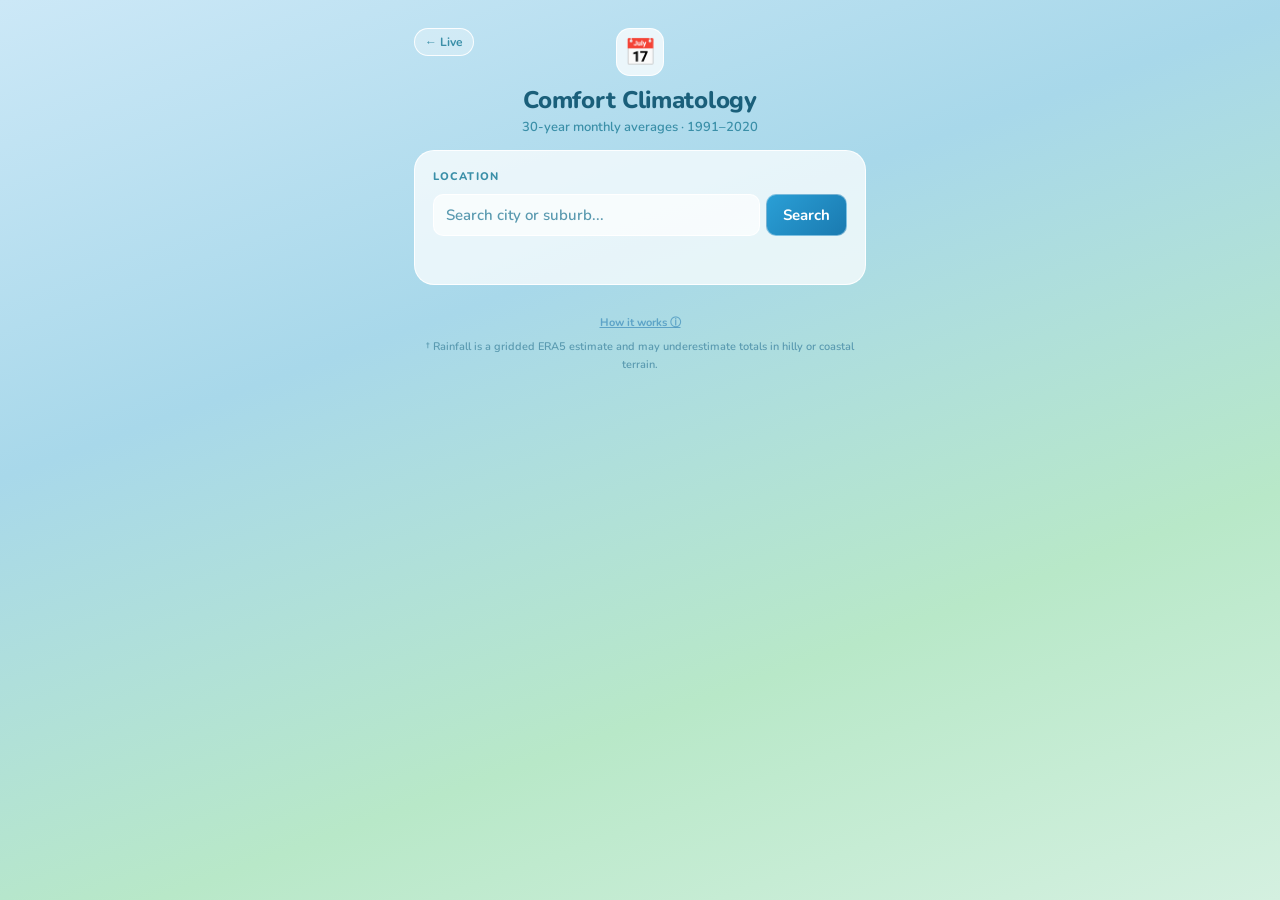
==== comfort-climatology.html @ 071d52b3 "Add files via upload" ====
<!DOCTYPE html>
<html lang="en">
<head>
<meta charset="UTF-8"/>
<meta name="viewport" content="width=device-width, initial-scale=1.0, viewport-fit=cover"/>
<meta name="theme-color" content="#a8d8ea" media="(prefers-color-scheme: light)"/>
<meta name="theme-color" content="#0d1e2e" media="(prefers-color-scheme: dark)"/>
<meta name="description" content="Monthly comfort climate averages for any location worldwide."/>
<title>Comfort Climatology</title>
<link rel="preconnect" href="https://fonts.googleapis.com"/>
<link rel="preconnect" href="https://fonts.gstatic.com" crossorigin/>
<link href="https://fonts.googleapis.com/css2?family=Nunito:wght@400;600;700;800&display=swap" rel="stylesheet"/>
<style>
:root{
  --font:'Nunito',Arial,sans-serif;
  --bg:linear-gradient(160deg,#cce8f7 0%,#a8d8ea 35%,#b8e8c8 70%,#d4f0e0 100%);
  --card:rgba(255,255,255,0.72);--card-border:rgba(255,255,255,0.9);
  --card-inner:rgba(255,255,255,0.55);--card-inner-border:rgba(255,255,255,0.85);
  --input-bg:rgba(255,255,255,0.65);--btn-bg:rgba(255,255,255,0.55);
  --text:#1a3a4a;--text-sec:#3a8fa8;--text-muted:#5a9ab0;--text-head:#1a5f7a;
  --toggle-bg:rgba(255,255,255,0.3);--toggle-active:rgba(255,255,255,0.85);
  --pop-bg:rgba(238,250,255,0.97);--pop-border:rgba(120,200,230,0.6);
  --result-item:rgba(255,255,255,0.65);--divider:rgba(255,255,255,0.5);
}
@media(prefers-color-scheme:dark){
  :root{
    --bg:linear-gradient(160deg,#0d1e2e 0%,#102030 35%,#0e2018 70%,#0f2220 100%);
    --card:rgba(255,255,255,0.07);--card-border:rgba(255,255,255,0.12);
    --card-inner:rgba(255,255,255,0.06);--card-inner-border:rgba(255,255,255,0.1);
    --input-bg:rgba(255,255,255,0.08);--btn-bg:rgba(255,255,255,0.08);
    --text:#c8e8f0;--text-sec:#5ab8d0;--text-muted:#4a8898;--text-head:#7ad0e8;
    --toggle-bg:rgba(255,255,255,0.08);--toggle-active:rgba(255,255,255,0.18);
    --pop-bg:rgba(10,25,40,0.97);--pop-border:rgba(60,140,180,0.4);
    --result-item:rgba(255,255,255,0.07);--divider:rgba(255,255,255,0.1);
  }
}
*{box-sizing:border-box;margin:0;padding:0;font-family:var(--font);-webkit-tap-highlight-color:transparent}
html,body{height:100%;overflow-x:hidden}
body{background:var(--bg);background-attachment:fixed;min-height:100vh;color:var(--text)}
.app{max-width:480px;margin:0 auto;padding:max(env(safe-area-inset-top,12px),12px) 14px max(env(safe-area-inset-bottom,20px),20px)}
.header{padding:16px 0 14px;text-align:center;position:relative}
.header-icon{width:48px;height:48px;margin:0 auto 8px;background:var(--card);border:1px solid var(--card-border);border-radius:14px;display:flex;align-items:center;justify-content:center;font-size:26px}
.header h1{font-size:clamp(18px,5.5vw,24px);font-weight:800;color:var(--text-head);letter-spacing:-0.3px}
.header p{font-size:clamp(11px,3vw,13px);color:var(--text-sec);margin-top:2px;font-weight:600}
.back-btn{position:absolute;top:16px;left:0;height:28px;border-radius:20px;border:1px solid var(--card-border);background:var(--toggle-bg);color:var(--text-sec);font-size:12px;font-weight:700;cursor:pointer;display:flex;align-items:center;justify-content:center;padding:0 10px;text-decoration:none;white-space:nowrap}
.card{background:var(--card);border:1px solid var(--card-border);border-radius:clamp(14px,4vw,20px);padding:clamp(12px,4vw,18px);margin-bottom:10px}
.sec-lbl{font-size:11px;font-weight:800;color:var(--text-sec);letter-spacing:0.1em;text-transform:uppercase;margin-bottom:10px}
.search-row{display:flex;gap:6px;margin-bottom:8px}
.search-row input{flex:1;min-width:0;padding:10px 12px;font-size:clamp(13px,3.5vw,15px);font-weight:600;border:1px solid var(--card-border);border-radius:10px;background:var(--input-bg);color:var(--text)}
.search-row input::placeholder{color:var(--text-muted)}
.btn{padding:10px clamp(10px,3vw,16px);font-size:clamp(13px,3.5vw,15px);font-weight:700;border:1px solid var(--card-border);border-radius:10px;background:var(--btn-bg);color:var(--text-head);cursor:pointer;white-space:nowrap;flex-shrink:0}
.btn:active{opacity:0.75}
.btn-p{background:linear-gradient(135deg,#2a9fd6,#1a7ab0);color:#fff;border-color:rgba(255,255,255,0.4)}
.status{font-size:clamp(12px,3vw,14px);color:var(--text-sec);padding:4px 0;font-weight:600;min-height:1.6em}
.results-list{margin-top:4px;border-radius:10px;overflow:hidden;border:1px solid var(--card-border);display:none}
.result-item{padding:11px 14px;background:var(--result-item);cursor:pointer;border-bottom:1px solid var(--divider);font-size:clamp(13px,3.5vw,14px);color:var(--text);font-weight:600}
.result-item:last-child{border-bottom:none}
.result-sub{font-size:clamp(11px,2.8vw,12px);color:var(--text-muted);margin-top:2px;font-weight:600}
/* chart */
.chart-wrap{margin:4px 0 0}
.chart-grid{display:grid;grid-template-columns:repeat(12,1fr);gap:4px;align-items:flex-end;height:140px;padding-bottom:0}
.bar-col{display:flex;flex-direction:column;align-items:center;justify-content:flex-end;height:100%;gap:2px}
.bar-num{font-size:9px;font-weight:800;color:var(--text-head);line-height:1}
.bar{width:100%;border-radius:4px 4px 0 0;min-height:3px;cursor:default}
.month-row{display:grid;grid-template-columns:repeat(12,1fr);gap:4px;margin-top:5px;margin-bottom:14px}
.month-lbl{text-align:center;font-size:9px;font-weight:800;color:var(--text-muted);letter-spacing:0.04em;text-transform:uppercase}
/* table */
.detail-table{width:100%;border-collapse:collapse;font-size:clamp(11px,2.8vw,13px)}
.detail-table th{font-size:10px;font-weight:800;color:var(--text-sec);letter-spacing:0.08em;text-transform:uppercase;padding:6px 8px 8px;text-align:left;border-bottom:1px solid var(--divider)}
.detail-table td{padding:8px 8px;border-bottom:1px solid var(--divider);font-weight:600;color:var(--text);vertical-align:middle}
.detail-table tr:last-child td{border-bottom:none}
.detail-table tr:hover td{background:rgba(255,255,255,0.15)}
.score-chip{display:inline-block;padding:2px 8px;border-radius:20px;font-size:12px;font-weight:800;text-align:center}
.mini-bar-wrap{height:4px;background:var(--divider);border-radius:2px;overflow:hidden;min-width:40px}
.mini-bar{height:100%;border-radius:2px}
/* live link button */
.live-row{display:flex;justify-content:center;margin-top:2px;margin-bottom:4px}
/* location label */
.loc-label{font-size:clamp(11px,3vw,13px);font-weight:700;color:var(--text-muted);margin-bottom:12px}
.loc-label span{color:var(--text-sec);font-weight:800}
/* footer */
.footer-row{display:flex;align-items:center;justify-content:center;padding:20px 0 8px}
.footer-note{font-size:11px;color:var(--text-muted);font-weight:600;text-align:center;line-height:1.6}
.howitworks-btn{font-size:11px;color:rgba(42,127,180,0.6);cursor:pointer;font-weight:700;background:none;border:none;padding:0;text-decoration:underline}
.pop-ov{display:none;position:fixed;inset:0;z-index:200;background:rgba(20,60,80,0.45);padding:20px;align-items:center;justify-content:center}
.pop-ov.open{display:flex}
.pop{background:var(--pop-bg);border:1px solid var(--pop-border);border-radius:18px;padding:18px;max-width:320px;width:100%;max-height:85vh;display:flex;flex-direction:column}
.pop-ttl{font-size:clamp(14px,3.5vw,16px);font-weight:800;color:var(--text-head);margin-bottom:8px;flex-shrink:0}
.pop-body{font-size:clamp(13px,3.2vw,14px);color:var(--text);line-height:1.65;font-weight:600;white-space:pre-line;overflow-y:auto;flex:1;min-height:0}
.pop-close{font-size:clamp(12px,3vw,13px);color:var(--text-muted);margin-top:12px;display:block;cursor:pointer;text-align:center;padding-top:10px;border-top:1px solid var(--divider);font-weight:700;flex-shrink:0}
</style>
</head>
<body>
<div class="app">

  <div class="header">
    <a class="back-btn" href="index.html">&#8592; Live</a>
    <div class="header-icon">&#128197;</div>
    <h1>Comfort Climatology</h1>
    <p>30-year monthly averages &middot; 1991&ndash;2020</p>
  </div>

  <div class="card">
    <div class="sec-lbl">Location</div>
    <div class="search-row">
      <input type="text" id="city-input" placeholder="Search city or suburb..." onkeydown="if(event.key==='Enter')searchCity()"/>
      <button class="btn btn-p" onclick="searchCity()">Search</button>
    </div>
    <div class="status" id="status"></div>
    <div class="results-list" id="results-list"></div>
  </div>

  <div id="results-card" style="display:none">
    <div class="card">
      <div class="sec-lbl">Monthly comfort score</div>
      <div class="loc-label" id="loc-label"></div>
      <div class="chart-wrap">
        <div class="chart-grid" id="chart-grid"></div>
        <div class="month-row" id="month-row"></div>
      </div>
    </div>

    <div class="card">
      <div class="sec-lbl">Monthly breakdown</div>
      <table class="detail-table" id="detail-table">
        <thead>
          <tr>
            <th>Month</th>
            <th>T&deg; max</th>
            <th>T&deg; min</th>
            <th>DP&deg;</th>
            <th>Rain mm †</th>
            <th>Snow cm</th>
          </tr>
        </thead>
        <tbody id="detail-body"></tbody>
      </table>
    </div>

    <div class="live-row">
      <button class="btn btn-p" id="live-btn" onclick="goLive()">&#127780;&#65039; View live conditions</button>
    </div>
  </div>

  <div class="footer-row">
    <button class="howitworks-btn" onclick="showHowItWorks()">How it works &#9432;</button>
  </div>
  <div style="font-size:11px;color:var(--text-muted);font-weight:600;text-align:center;padding-bottom:16px;line-height:1.6">† Rainfall is a gridded ERA5 estimate and may underestimate totals in hilly or coastal terrain.</div>

</div>

<div class="pop-ov" id="pop-ov" onclick="closePop()">
  <div class="pop" onclick="event.stopPropagation()">
    <div class="pop-ttl" id="pop-ttl"></div>
    <div class="pop-body" id="pop-body"></div>
    <span class="pop-close" onclick="closePop()">Tap to close</span>
  </div>
</div>

<script>
var MONTHS=['Jan','Feb','Mar','Apr','May','Jun','Jul','Aug','Sep','Oct','Nov','Dec'];
var MDAYS=[31,28.25,31,30,31,30,31,31,30,31,30,31];
var SBANDS=[{max:35,col:'rgba(190,50,50,0.92)'},{max:55,col:'rgba(210,120,20,0.92)'},{max:75,col:'rgba(190,185,20,0.92)'},{max:90,col:'rgba(100,180,50,0.92)'},{max:100,col:'rgba(25,140,65,0.92)'}];

var _currentLat=null,_currentLon=null,_currentLabel=null,_currentElev=null,_currentTrueElev=null;
window._SR=null;

// ── Score formula (matches index.html calc() with default gs() values) ──────
function loadPrefs(){
  var p={tlo:15,thi:22,hw:1.2,tmax:70,coolmax:35,coldfloor:-15,coldmax:100,coldexp:1.2,dp:12,hmax:50,hdp_ceil:26,hexp:0.6,int:8,iscale:1.2,wmax:20,wchill_thresh:10,cws:1.5,pwlo:10,pwhi:20,swt:35};
  try{var adv=JSON.parse(localStorage.getItem('comfort_adv')||'{}');for(var k in adv){if(adv[k]!==undefined&&!isNaN(adv[k]))p[k]=adv[k];}}catch(e){}
  try{var pr=JSON.parse(localStorage.getItem('comfort_prefs')||'{}');if(pr.tlo!==undefined)p.tlo=pr.tlo;if(pr.thi!==undefined)p.thi=pr.thi;}catch(e){}
  return p;
}
function calc(temp,dp,wind){
  var s=loadPrefs();
  var tlo=s.tlo,thi=s.thi,hw=s.hw,tmax=s.tmax,coolmax=s.coolmax,coldfloor=s.coldfloor,coldmax=s.coldmax,coldexp=s.coldexp;
  var dpThresh=s.dp,hmax=s.hmax,hdp_ceil=s.hdp_ceil,hexp=s.hexp;
  var int_=s.int,iscale=s.iscale,wmax=s.wmax,wchill_thresh=s.wchill_thresh,cws=s.cws,pwlo=s.pwlo,pwhi=s.pwhi,swt=s.swt;
  var tP=0;
  if(temp>=thi){tP=Math.min(1,(temp-thi)/Math.max(1,45-thi))*tmax*hw;}
  else if(temp>=tlo){tP=0;}
  else if(temp>=0){tP=((tlo-temp)/Math.max(1,tlo))*coolmax;}
  else{var cf=Math.min(1,Math.abs(temp)/Math.max(1,Math.abs(coldfloor)));tP=coolmax+Math.pow(cf,coldexp)*coldmax;}
  tP=Math.min(tmax,tP);
  var hP=0;
  if(dp<dpThresh)hP=Math.max(0,(dp+5))*0.5/Math.max(1,dpThresh+5);
  else{var hf=Math.min(1,(dp-dpThresh)/Math.max(1,hdp_ceil-dpThresh));hP=Math.pow(hf,hexp)*hmax;}
  hP=Math.min(hmax,hP);
  var hTempScale=Math.max(0,Math.min(1,(temp-tlo)/(thi-tlo)));
  hP=hP*hTempScale;
  var iP=0;
  if(temp>thi&&dp>dpThresh)iP=Math.min(int_,int_*Math.min(1,(temp-thi)/10)*Math.min(1,(dp-dpThresh)/10)*iscale);
  var mid=(tlo+thi)/2,wBase=0;
  if(wind>=pwlo){if(wind<=pwhi)wBase=-2*(1-Math.min(1,Math.max(0,Math.abs(temp-mid)/5)));else if(wind<=swt)wBase=(wind-pwhi)/(swt-pwhi)*wmax*0.4;else wBase=wmax*0.4+(wind-swt)/Math.max(1,120-swt)*wmax*0.6;}
  var wChill=0;
  if(temp<wchill_thresh){var cf2=Math.min(1,(wchill_thresh-temp)/Math.max(1,wchill_thresh-coldfloor));wChill=cf2*Math.min(1,wind/50)*wmax*cws;}
  var evap=(temp>thi&&dp<dpThresh)?Math.min(3,(temp-thi)/5*(dpThresh-dp)/5):0;
  var wP=Math.max(-5,Math.min(wmax*2.5,wBase+wChill-evap));
  return{score:Math.min(100,Math.max(0,Math.round(100-tP-hP-iP-wP))),tP:tP,hP:hP,iP:iP,wP:wP};
}

function bandForScore(s){var v=Math.min(100,Math.max(0,s));for(var i=0;i<SBANDS.length;i++)if(v<=SBANDS[i].max)return i;return SBANDS.length-1;}
function scoreCol(s){return SBANDS[bandForScore(s)].col.replace('0.92','1');}

// ── Nominatim helpers (identical to index.html) ───────────────────────────
function nomLabel(p){var a=p.address||{};var name=a.suburb||a.town||a.village||a.city_district||a.city||a.municipality||a.county||p.display_name.split(',')[0].trim();return[name,a.state||'',a.country||''].filter(Boolean).join(', ');}
function nomSub(p){var a=p.address||{},parts=[];if(a.suburb&&(a.city||a.municipality))parts.push(a.city||a.municipality);if(a.state)parts.push(a.state);if(a.country)parts.push(a.country);return parts.filter(Boolean).join(', ')||(p.type||'');}

function searchCity(){
  var city=document.getElementById('city-input').value.trim();
  if(!city)return;
  setStatus('Searching...');
  document.getElementById('results-list').style.display='none';
  fetch('https://nominatim.openstreetmap.org/search?q='+encodeURIComponent(city)+'&format=json&limit=10&addressdetails=1',{headers:{'Accept-Language':'en','User-Agent':'ComfortScoreApp/1.0'}})
  .then(function(r){return r.json();})
  .then(function(d){
    if(!d||!d.length){setStatus('No results found. Try adding a country name.');return;}
    if(d.length===1){setStatus('');runClimatology(parseFloat(d[0].lat),parseFloat(d[0].lon),nomLabel(d[0]));return;}
    setStatus('Multiple results — tap one:');
    var list=document.getElementById('results-list'),html='';
    for(var i=0;i<d.length;i++){html+="<div class='result-item' onclick='selectResult("+i+")'><div>"+nomLabel(d[i])+"</div><div class='result-sub'>"+nomSub(d[i])+"</div></div>";}
    list.innerHTML=html;list.style.display='block';
    window._SR=d;
  })
  .catch(function(e){setStatus('Search failed: '+e.message);});
}

function selectResult(i){
  document.getElementById('results-list').style.display='none';
  setStatus('');
  var p=window._SR[i];
  runClimatology(parseFloat(p.lat),parseFloat(p.lon),nomLabel(p));
}

// ── Main fetch + process ──────────────────────────────────────────────────
function makeUrl(lat,lon){
  return 'https://archive-api.open-meteo.com/v1/archive?'
    +'latitude='+lat+'&longitude='+lon
    +'&start_date=1991-01-01&end_date=2020-12-31'
    +'&daily=temperature_2m_max,temperature_2m_min,dewpoint_2m_mean,wind_speed_10m_mean,rain_sum,snowfall_sum'
    +'&wind_speed_unit=kmh&timezone=auto';
}

function fetchWithRetry(url,delay){
  return new Promise(function(resolve,reject){
    setTimeout(function(){
      fetch(url).then(function(r){
        if(r.status===429){
          setTimeout(function(){
            fetch(url).then(function(r2){
              if(r2.status===429){reject(new Error('Rate limited — wait a moment and try again.'));return;}
              if(!r2.ok){reject(new Error('API error '+r2.status));return;}
              r2.json().then(resolve).catch(reject);
            }).catch(reject);
          },8000);
          return;
        }
        if(!r.ok){reject(new Error('API error '+r.status));return;}
        r.json().then(resolve).catch(reject);
      }).catch(reject);
    },delay);
  });
}

function mergeData(chunks){
  var out=JSON.parse(JSON.stringify(chunks[0]));
  var keys=Object.keys(out.daily);
  for(var c=1;c<chunks.length;c++){
    for(var k=0;k<keys.length;k++){
      out.daily[keys[k]]=out.daily[keys[k]].concat(chunks[c].daily[keys[k]]);
    }
  }
  return out;
}

function runClimatology(lat,lon,label){
  _currentLat=lat;_currentLon=lon;_currentLabel=label;
  _currentElev=null;_currentTrueElev=null;
  document.getElementById('results-card').style.display='none';
  setStatus('Fetching 30 years of data\u2026');
  var elevUrl='https://api.open-meteo.com/v1/elevation?latitude='+lat+'&longitude='+lon;
  fetch(elevUrl).then(function(r){return r.json();}).then(function(e){
    if(e&&e.elevation&&e.elevation[0]!=null)_currentTrueElev=e.elevation[0];
  }).catch(function(){});
  fetchWithRetry(makeUrl(lat,lon),500)
  .then(function(data){
    setStatus('Calculating\u2026');
    setTimeout(function(){processData(data,lat,lon,label);},10);
  })
  .catch(function(e){setStatus('Failed: '+e.message);});
}

function processData(data,lat,lon,label){
  _currentElev=data.elevation!==undefined?data.elevation:null;
  var dates=data.daily.time;
  var tmaxA=data.daily.temperature_2m_max;
  var tminA=data.daily.temperature_2m_min;
  var dpA=data.daily.dewpoint_2m_mean;
  var windA=data.daily.wind_speed_10m_mean;
  var rainA=data.daily.rain_sum;
  var snowA=data.daily.snowfall_sum;
  var buckets=[];
  for(var i=0;i<12;i++)buckets.push({tmax:[],tmin:[],dp:[],wind:[],rain:[],snow:[]});
  for(var i=0;i<dates.length;i++){
    var m=parseInt(dates[i].slice(5,7))-1;
    if(tmaxA[i]!=null)buckets[m].tmax.push(tmaxA[i]);
    if(tminA[i]!=null)buckets[m].tmin.push(tminA[i]);
    if(dpA[i]!=null)buckets[m].dp.push(dpA[i]);
    if(windA[i]!=null)buckets[m].wind.push(windA[i]);
    if(rainA[i]!=null)buckets[m].rain.push(rainA[i]);
    if(snowA[i]!=null)buckets[m].snow.push(snowA[i]);
  }
  function avg(arr){return arr.length?arr.reduce(function(a,b){return a+b;},0)/arr.length:0;}
  function sum(arr){return arr.length?arr.reduce(function(a,b){return a+b;},0):0;}
  var monthly=buckets.map(function(b,mi){
    var T=avg(b.tmax),dp=avg(b.dp),wind=avg(b.wind);
    var r=calc(T,dp,wind);
    return{
      month:MONTHS[mi],
      T:T,tmin:avg(b.tmin),dp:dp,wind:wind,
      rain:avg(b.rain)*MDAYS[mi],
      snow:avg(b.snow)*MDAYS[mi],
      score:r.score,tP:r.tP,hP:r.hP,iP:r.iP,wP:r.wP,
      days:b.tmax.length
    };
  });
  setStatus('');
  renderResults(monthly,lat,lon,label,data.timezone);
}

// ── Render ────────────────────────────────────────────────────────────────
function renderResults(monthly,lat,lon,label,tz){
  // location label
  var trueElev=(_currentTrueElev!==null)?Math.round(_currentTrueElev)+'m':null;
  var gridElev=(_currentElev!==null&&_currentElev!==undefined)?Math.round(_currentElev)+'m':null;
  var elevStr='';
  if(trueElev&&gridElev&&trueElev!==gridElev)elevStr=' &nbsp;&middot;&nbsp; '+trueElev+' <span style="font-size:10px;color:var(--text-muted)" title="ERA5 grid cell elevation used for climate modelling">ERA5: '+gridElev+'</span>';
  else if(trueElev)elevStr=' &nbsp;&middot;&nbsp; '+trueElev;
  else if(gridElev)elevStr=' &nbsp;&middot;&nbsp; '+gridElev;
  document.getElementById('loc-label').innerHTML='<span>'+label+'</span>'+elevStr;

  // bar chart
  var maxScore=Math.max.apply(null,monthly.map(function(m){return m.score;}));
  var chartHtml='',monthHtml='';
  for(var i=0;i<monthly.length;i++){
    var m=monthly[i];
    var h=Math.round((m.score/100)*120);
    var col=scoreCol(m.score);
    chartHtml+="<div class='bar-col'>"
      +"<span class='bar-num'>"+m.score+"</span>"
      +"<div class='bar' style='height:"+h+"px;background:"+col+";opacity:0.85'></div>"
      +"</div>";
    monthHtml+="<div class='month-lbl'>"+m.month+"</div>";
  }
  document.getElementById('chart-grid').innerHTML=chartHtml;
  document.getElementById('month-row').innerHTML=monthHtml;

  // detail table
  function fNum(v,dec){return(v!==null&&v!==undefined&&!isNaN(v))?v.toFixed(dec):'—';}
  var totRain=0,totSnow=0;
  for(var i=0;i<monthly.length;i++){totRain+=monthly[i].rain;totSnow+=monthly[i].snow;}
  var annRain=totRain,annSnow=totSnow;
  var allTmax=monthly.map(function(m){return m.T;}),allTmin=monthly.map(function(m){return m.tmin;});
  var annTmax=allTmax.reduce(function(a,b){return a+b;},0)/12;
  var annTmin=allTmin.reduce(function(a,b){return a+b;},0)/12;
  var annDp=monthly.map(function(m){return m.dp;}).reduce(function(a,b){return a+b;},0)/12;
  var tbodyHtml='';
  for(var i=0;i<monthly.length;i++){
    var m=monthly[i];
    var snowStr=m.snow>0.05?fNum(m.snow,1):'—';
    var col=scoreCol(m.score);
    tbodyHtml+="<tr style='border-left:3px solid "+col+"'>"
      +"<td style='font-weight:800;color:"+col+"'>"+m.month+"</td>"
      +"<td style='color:var(--text)'>"+fNum(m.T,1)+"&deg;</td>"
      +"<td style='color:var(--text-muted)'>"+fNum(m.tmin,1)+"&deg;</td>"
      +"<td style='color:var(--text-muted)'>"+fNum(m.dp,1)+"&deg;</td>"
      +"<td style='color:var(--text-muted)'>"+fNum(m.rain,0)+"</td>"
      +"<td style='color:var(--text-muted)'>"+snowStr+"</td>"
      +"</tr>";
  }
  tbodyHtml+="<tr style='border-top:2px solid var(--divider)'>"
    +"<td style='font-weight:800;color:var(--text-sec);font-size:10px;letter-spacing:0.06em;text-transform:uppercase'>Year</td>"
    +"<td style='color:var(--text);font-weight:800'>"+fNum(annTmax,1)+"&deg;</td>"
    +"<td style='color:var(--text-muted);font-weight:700'>"+fNum(annTmin,1)+"&deg;</td>"
    +"<td style='color:var(--text-muted);font-weight:700'>"+fNum(annDp,1)+"&deg;</td>"
    +"<td style='color:var(--text-muted);font-weight:700'>"+fNum(annRain,0)+"</td>"
    +"<td style='color:var(--text-muted);font-weight:700'>"+(annSnow>0.05?fNum(annSnow,1):'—')+"</td>"
    +"</tr>";
  document.getElementById('detail-body').innerHTML=tbodyHtml;

  document.getElementById('results-card').style.display='block';
}

function goLive(){
  if(_currentLat===null)return;
  window.location.href='index.html?lat='+_currentLat+'&lon='+_currentLon+'&label='+encodeURIComponent(_currentLabel||'');
}

function setStatus(msg){document.getElementById('status').textContent=msg;}

(function(){
  var p=new URLSearchParams(window.location.search);
  var lat=parseFloat(p.get('lat')),lon=parseFloat(p.get('lon')),label=p.get('label')||'';
  if(!isNaN(lat)&&!isNaN(lon)){
    document.getElementById('city-input').value=label;
    runClimatology(lat,lon,label);
  }
})();

function showHowItWorks(){
  var prefs=loadPrefs();
  var prefsNote='Using your saved Comfort Score preferences (tlo='+prefs.tlo+'\u00B0C, thi='+prefs.thi+'\u00B0C).';
  var noPrefs=localStorage.getItem('comfort_adv')===null&&localStorage.getItem('comfort_prefs')===null;
  if(noPrefs)prefsNote='Using default preferences. Open Comfort Score and set your personal thresholds to apply them here automatically.';
  showPop('How it works',
    'Comfort Climatology fetches 30 years of daily weather data (1991\u20132020) from the Open-Meteo ERA5 climate archive and calculates a monthly average comfort score for any location worldwide.\n\n'
   +'For each month, it averages the daily maximum temperature, mean dew point, and mean wind speed, then runs those values through the same comfort score formula used in the main app.\n\n'
   +'SCORE FORMULA\n'
   +'Score = 100 \u2212 temperature penalty \u2212 humidity penalty \u2212 interaction penalty \u2212 wind penalty. Each penalty increases as conditions move away from the ideal range. The result is clamped to 0\u2013100.\n\n'
   +'YOUR PREFERENCES\n'
   +prefsNote+'\n\n'
   +'DATA\n'
   +'Weather archive: Open-Meteo ERA5 (archive-api.open-meteo.com)\nGeocoding: Nominatim / OpenStreetMap'
  );
}

function showPop(title,body){
  var ov=document.getElementById('pop-ov');
  document.getElementById('pop-ttl').textContent=title;
  document.getElementById('pop-body').textContent=body;
  ov.classList.add('open');
}
function closePop(){document.getElementById('pop-ov').classList.remove('open');}
</script>
</body>
</html>
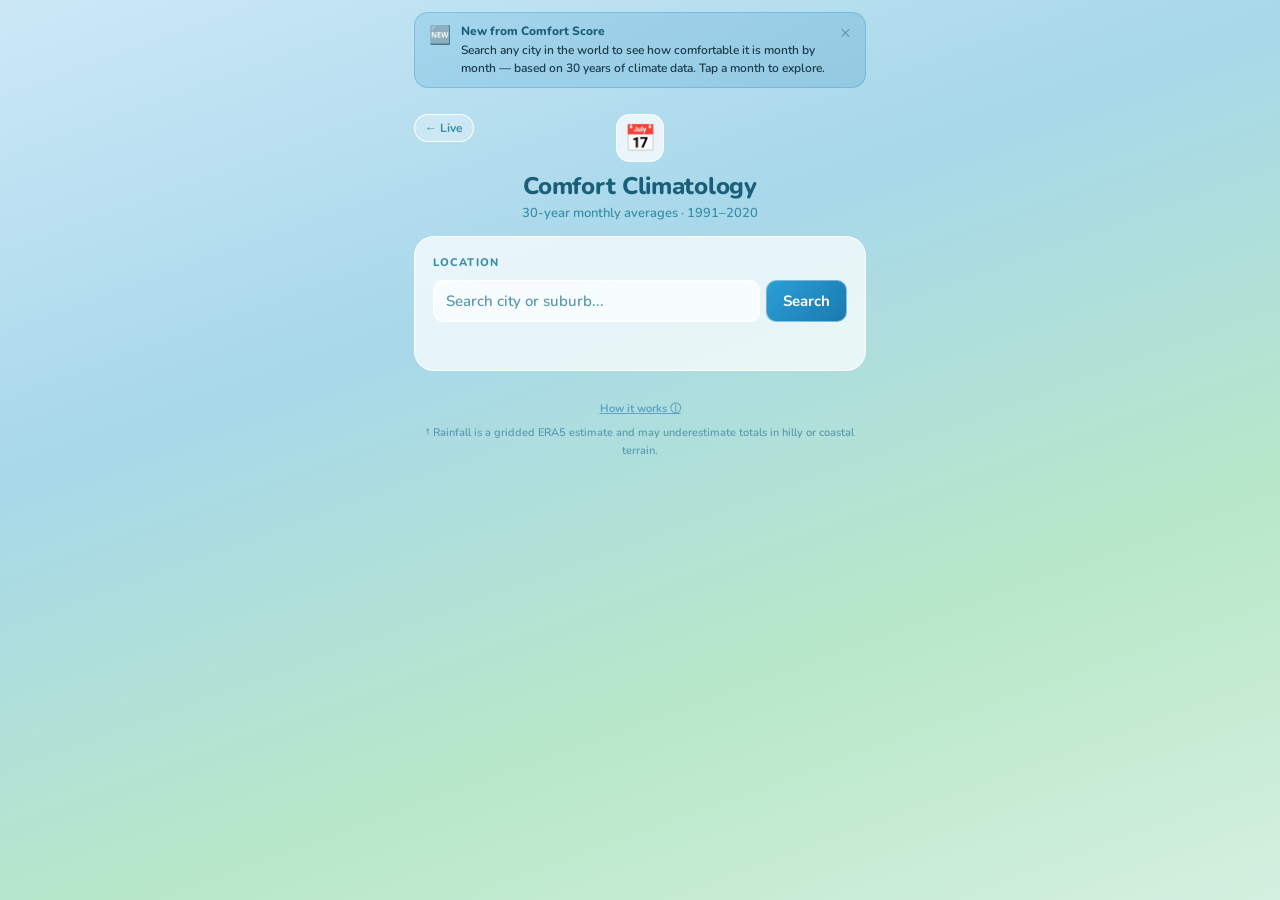
==== commit 62d3fba9: "Add files via upload" ====
--- a/comfort-climatology.html
+++ b/comfort-climatology.html
@@ -93,6 +93,15 @@
 <body>
 <div class="app">
 
+  <div id="ann-bar" style="background:linear-gradient(135deg,rgba(42,159,214,0.18),rgba(26,122,176,0.18));border:1px solid rgba(42,159,214,0.35);border-radius:clamp(10px,3vw,14px);padding:10px 14px;margin-bottom:10px;display:flex;align-items:flex-start;gap:10px;position:relative">
+    <span style="font-size:18px;flex-shrink:0">&#127381;</span>
+    <div style="flex:1;min-width:0">
+      <div style="font-size:12px;font-weight:800;color:var(--text-head);margin-bottom:2px">New from Comfort Score</div>
+      <div style="font-size:12px;font-weight:600;color:var(--text);line-height:1.5">Search any city in the world to see how comfortable it is month by month — based on 30 years of climate data. Tap a month to explore.</div>
+    </div>
+    <span onclick="dismissAnn()" style="font-size:18px;cursor:pointer;color:var(--text-muted);flex-shrink:0;line-height:1">&#215;</span>
+  </div>
+
   <div class="header">
     <a class="back-btn" href="index.html">&#8592; Live</a>
     <div class="header-icon">&#128197;</div>
@@ -279,16 +288,18 @@
   _currentElev=null;_currentTrueElev=null;
   document.getElementById('results-card').style.display='none';
   setStatus('Fetching 30 years of data\u2026');
-  var elevUrl='https://api.open-meteo.com/v1/elevation?latitude='+lat+'&longitude='+lon;
+  var elevUrl='https://api.opentopodata.org/v1/srtm30m?locations='+lat+','+lon;
   fetch(elevUrl).then(function(r){return r.json();}).then(function(e){
-    if(e&&e.elevation&&e.elevation[0]!=null)_currentTrueElev=e.elevation[0];
-  }).catch(function(){});
-  fetchWithRetry(makeUrl(lat,lon),500)
-  .then(function(data){
-    setStatus('Calculating\u2026');
-    setTimeout(function(){processData(data,lat,lon,label);},10);
-  })
-  .catch(function(e){setStatus('Failed: '+e.message);});
+    console.log('SRTM response:',JSON.stringify(e));
+    if(e&&e.results&&e.results[0]&&e.results[0].elevation!=null)_currentTrueElev=e.results[0].elevation;
+  }).catch(function(err){console.log('SRTM error:',err);}).finally(function(){
+    fetchWithRetry(makeUrl(lat,lon),500)
+    .then(function(data){
+      setStatus('Calculating\u2026');
+      setTimeout(function(){processData(data,lat,lon,label);},10);
+    })
+    .catch(function(e){setStatus('Failed: '+e.message);});
+  });
 }
 
 function processData(data,lat,lon,label){
@@ -399,6 +410,18 @@
 
 function setStatus(msg){document.getElementById('status').textContent=msg;}
 
+function dismissAnn(){
+  var el=document.getElementById('ann-bar');
+  if(el)el.style.display='none';
+  localStorage.setItem('ann_climatology_v1','dismissed');
+}
+(function(){
+  if(localStorage.getItem('ann_climatology_v1')==='dismissed'){
+    var el=document.getElementById('ann-bar');
+    if(el)el.style.display='none';
+  }
+})();
+
 (function(){
   var p=new URLSearchParams(window.location.search);
   var lat=parseFloat(p.get('lat')),lon=parseFloat(p.get('lon')),label=p.get('label')||'';
@@ -420,6 +443,10 @@
    +'Score = 100 \u2212 temperature penalty \u2212 humidity penalty \u2212 interaction penalty \u2212 wind penalty. Each penalty increases as conditions move away from the ideal range. The result is clamped to 0\u2013100.\n\n'
    +'YOUR PREFERENCES\n'
    +prefsNote+'\n\n'
+   +'ELEVATION\n'
+   +'Elevation is sourced from the ERA5 grid cell covering your location. In hilly or mountainous terrain, this may differ significantly from the true elevation as ERA5 averages over a ~25km grid. This also affects temperature and rainfall accuracy in complex terrain.\n\n'
+   +'RAINFALL\n'
+   +'Rainfall figures are ERA5 gridded estimates and may underestimate totals in hilly or coastal areas for the same reason.\n\n'
    +'DATA\n'
    +'Weather archive: Open-Meteo ERA5 (archive-api.open-meteo.com)\nGeocoding: Nominatim / OpenStreetMap'
   );
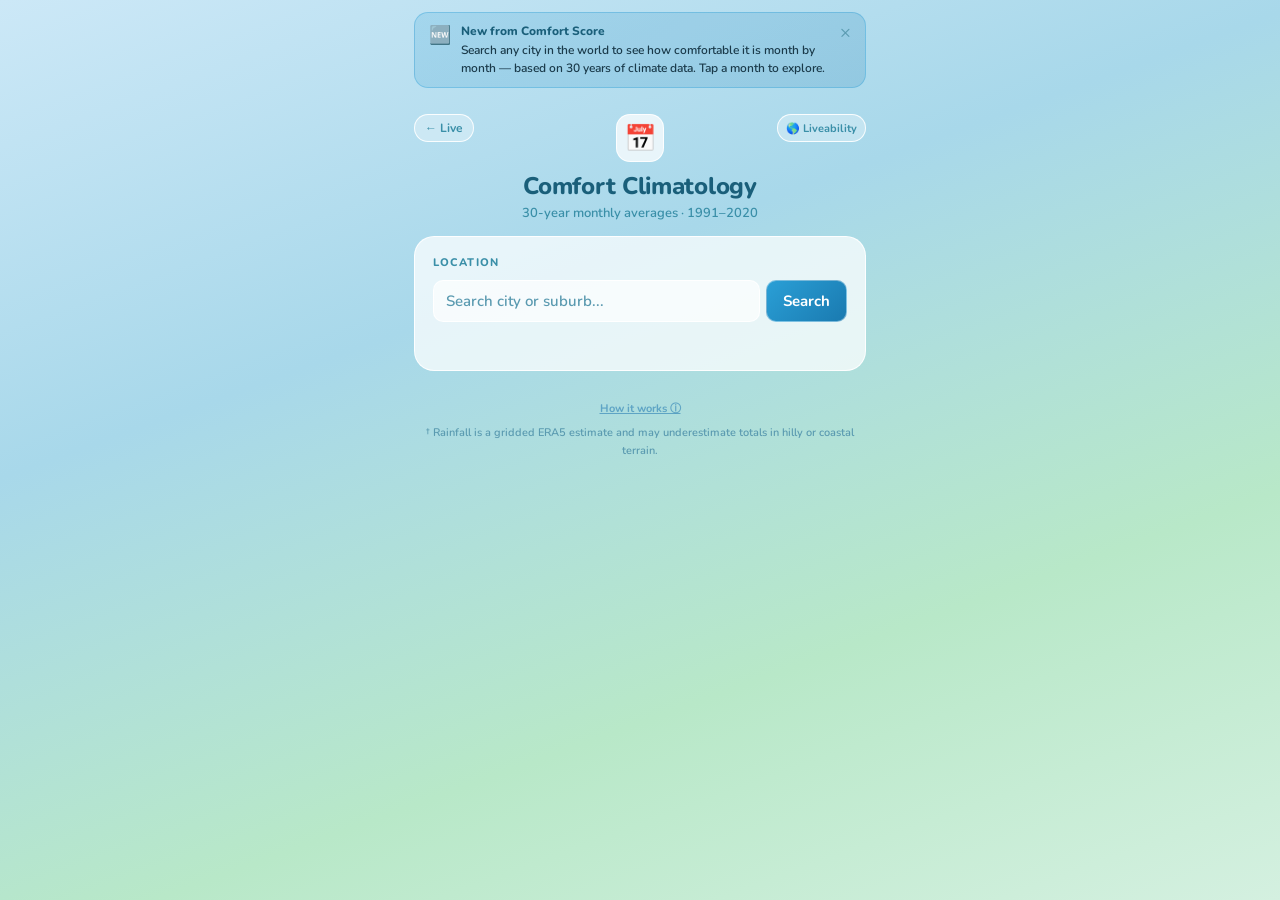
==== commit e06defaf: "Add files via upload" ====
--- a/comfort-climatology.html
+++ b/comfort-climatology.html
@@ -43,6 +43,8 @@
 .header h1{font-size:clamp(18px,5.5vw,24px);font-weight:800;color:var(--text-head);letter-spacing:-0.3px}
 .header p{font-size:clamp(11px,3vw,13px);color:var(--text-sec);margin-top:2px;font-weight:600}
 .back-btn{position:absolute;top:16px;left:0;height:28px;border-radius:20px;border:1px solid var(--card-border);background:var(--toggle-bg);color:var(--text-sec);font-size:12px;font-weight:700;cursor:pointer;display:flex;align-items:center;justify-content:center;padding:0 10px;text-decoration:none;white-space:nowrap}
+.suite-nav{position:absolute;top:16px;right:0;display:flex;gap:4px}
+.nav-btn{height:28px;border-radius:20px;border:1px solid var(--card-border);background:var(--toggle-bg);color:var(--text-sec);font-size:11px;font-weight:700;cursor:pointer;display:flex;align-items:center;justify-content:center;padding:0 8px;text-decoration:none;white-space:nowrap}
 .card{background:var(--card);border:1px solid var(--card-border);border-radius:clamp(14px,4vw,20px);padding:clamp(12px,4vw,18px);margin-bottom:10px}
 .sec-lbl{font-size:11px;font-weight:800;color:var(--text-sec);letter-spacing:0.1em;text-transform:uppercase;margin-bottom:10px}
 .search-row{display:flex;gap:6px;margin-bottom:8px}
@@ -104,6 +106,9 @@
 
   <div class="header">
     <a class="back-btn" href="index.html">&#8592; Live</a>
+    <div class="suite-nav">
+      <a class="nav-btn" href="liveability.html">&#127758; Liveability</a>
+    </div>
     <div class="header-icon">&#128197;</div>
     <h1>Comfort Climatology</h1>
     <p>30-year monthly averages &middot; 1991&ndash;2020</p>
